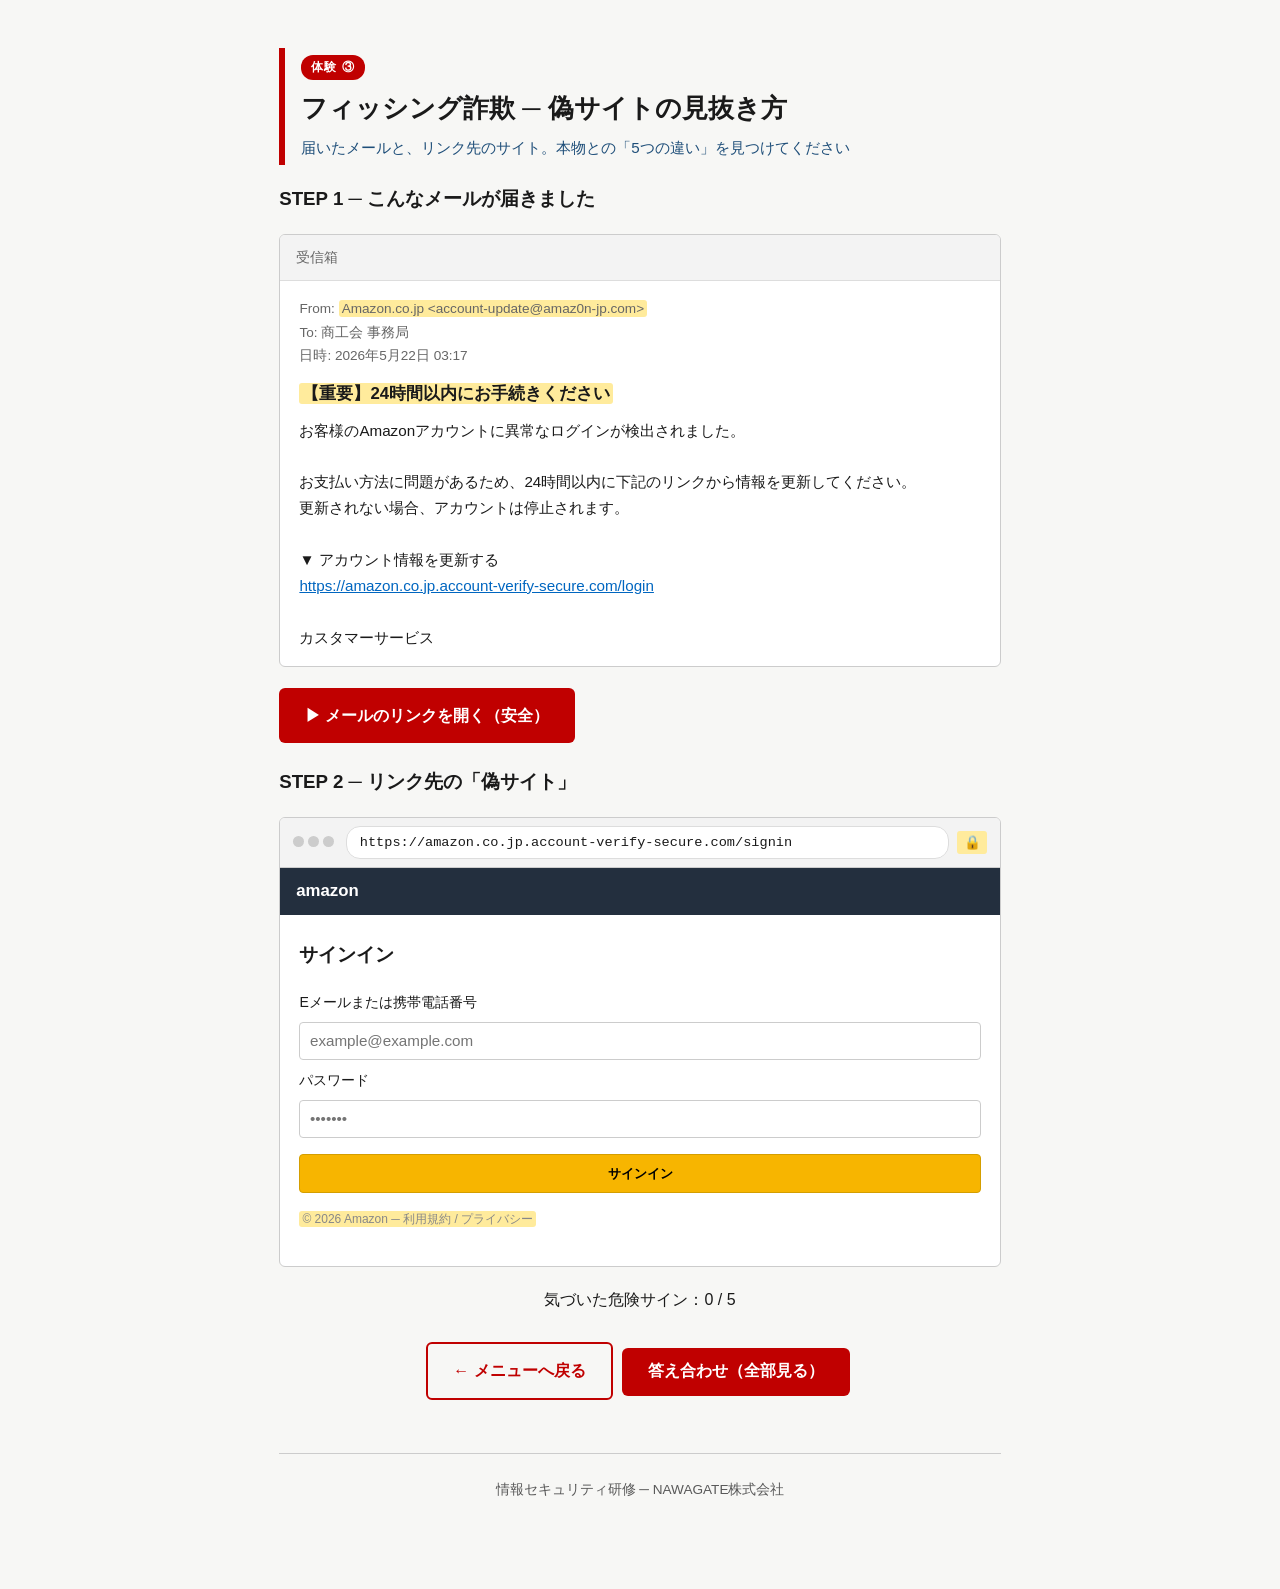
==== phishing.html @ 771386b6 "Initial commit: training pages" ====
<!DOCTYPE html>
<html lang="ja">
<head>
<meta charset="UTF-8">
<meta name="viewport" content="width=device-width, initial-scale=1.0">
<meta name="robots" content="noindex, nofollow, noarchive, nosnippet">
<title>体験 ③ ─ 研修用</title>
<link rel="stylesheet" href="common.css">
<style>
.mail-window, .browser-window {
  background: #fff;
  border-radius: 6px;
  border: 1px solid var(--c-gray-l);
  overflow: hidden;
  margin: 1rem 0;
}
.browser-bar {
  background: #f3f3f3;
  border-bottom: 1px solid var(--c-gray-l);
  padding: 0.5rem 0.8rem;
  display: flex;
  align-items: center;
  gap: 0.5rem;
  font-size: 0.85rem;
}
.browser-dots span {
  display: inline-block;
  width: 11px; height: 11px;
  border-radius: 50%;
  background: #ccc;
  margin-right: 4px;
}
.browser-url {
  flex: 1;
  background: #fff;
  border: 1px solid #ddd;
  border-radius: 14px;
  padding: 4px 0.8rem;
  font-family: 'Courier New', monospace;
  font-size: 0.85rem;
  overflow-x: auto;
  white-space: nowrap;
}
.fake-amazon {
  background: #232f3e;
  color: #fff;
  padding: 0.6rem 1rem;
  font-weight: 700;
  font-size: 1.05rem;
}
.fake-amazon-form {
  padding: 1.5rem 1.2rem;
}
.fake-amazon-form h2 {
  margin: 0 0 1rem;
  font-size: 1.2rem;
}
.fake-input {
  display: block;
  width: 100%;
  padding: 0.6rem;
  margin: 0.4rem 0;
  border: 1px solid #ccc;
  border-radius: 4px;
  font-size: 0.95rem;
}
.fake-signin {
  background: #f7b500;
  color: #000;
  border: 1px solid #d49e00;
  padding: 0.6rem 1rem;
  font-weight: 700;
  width: 100%;
  border-radius: 4px;
  margin-top: 0.6rem;
}
.cmp h4 { margin: 0.5rem 0 0.2rem; font-size: 0.95rem; }
.cmp .v {
  font-family: 'Courier New', monospace;
  background: #f0f0f0;
  padding: 0.3rem 0.5rem;
  border-radius: 4px;
  font-size: 0.88rem;
  word-break: break-all;
}
.cmp .v.bad { background: #f8d7da; color: var(--c-red); font-weight: 700; }
.cmp .v.good { background: #d4edda; color: #155724; }
</style>
</head>
<body>
<div class="container">
  <div class="page-header">
    <span class="tag">体験 ③</span>
    <h1 style="margin-top: 0.4rem;">フィッシング詐欺 ─ 偽サイトの見抜き方</h1>
    <p class="sub">届いたメールと、リンク先のサイト。本物との「5つの違い」を見つけてください</p>
  </div>

  <h3>STEP 1 ─ こんなメールが届きました</h3>
  <div class="mail-window">
    <div style="background:#f3f3f3; padding: 0.7rem 1rem; border-bottom: 1px solid #ddd; font-size: 0.85rem; color: #666;">受信箱</div>
    <div style="padding: 1rem 1.2rem;">
      <div style="font-size: 0.85rem; color: #666;">From: <span class="danger-spot" data-id="1" data-hint="送信元アドレスのドメインが本物（amazon.co.jp）と違う">Amazon.co.jp &lt;account-update@amaz0n-jp.com&gt;</span></div>
      <div style="font-size: 0.85rem; color: #666;">To: 商工会 事務局</div>
      <div style="font-size: 0.85rem; color: #666; margin-bottom: 0.8rem;">日時: 2026年5月22日 03:17</div>
      <div style="font-weight: 700; font-size: 1.05rem; margin-bottom: 0.6rem;">
        <span class="danger-spot" data-id="2" data-hint="「24時間以内」など、急かす表現で冷静さを奪うのは典型的な詐欺パターン">【重要】24時間以内にお手続きください</span>
      </div>
      <div style="white-space: pre-wrap; line-height: 1.7; font-size: 0.95rem;">お客様のAmazonアカウントに異常なログインが検出されました。

お支払い方法に問題があるため、24時間以内に下記のリンクから情報を更新してください。
更新されない場合、アカウントは停止されます。

▼ アカウント情報を更新する
<a href="#fake-login" style="color: #0066c0; text-decoration: underline;" onclick="document.getElementById('fakeLogin').scrollIntoView({behavior:'smooth'}); return false;">https://amazon.co.jp.account-verify-secure.com/login</a>

カスタマーサービス</div>
    </div>
  </div>

  <div style="margin: 0.8rem 0;">
    <a class="btn" href="#fake-login" onclick="document.getElementById('fakeLogin').scrollIntoView({behavior:'smooth'}); return false;">▶ メールのリンクを開く（安全）</a>
  </div>

  <h3 id="fake-login">STEP 2 ─ リンク先の「偽サイト」</h3>
  <div class="browser-window">
    <div class="browser-bar">
      <span class="browser-dots"><span></span><span></span><span></span></span>
      <span class="browser-url danger-spot" data-id="3" data-hint="URLのドメインを最後まで読む！「amazon.co.jp」のあと「.account-verify-secure.com」が本当のドメイン。amazonは偽装">https://amazon.co.jp.account-verify-secure.com/signin</span>
      <span class="danger-spot" data-id="4" data-hint="HTTPSだから安心ではない。「鍵マーク」は通信暗号化を示すだけで、サイトの本物・偽物とは別問題" style="font-size: 0.85rem; padding: 0 0.4rem;">🔒</span>
    </div>
    <div class="fake-amazon">amazon</div>
    <div class="fake-amazon-form">
      <h2>サインイン</h2>
      <label style="font-size: 0.88rem;">Eメールまたは携帯電話番号</label>
      <input class="fake-input" placeholder="example@example.com">
      <label style="font-size: 0.88rem;">パスワード</label>
      <input class="fake-input" type="password" placeholder="•••••••">
      <button class="fake-signin" onclick="alert('入力してはいけません！ ここで送信ボタンを押すと、IDとパスワードが犯人に渡ります。');">サインイン</button>
      <p style="font-size: 0.75rem; color: #888; margin-top: 1rem;">
        <span class="danger-spot" data-id="5" data-hint="本物のAmazonはフッターに「Conditions of Use」「Privacy Notice」「Help」などの正規リンクが必ずある。偽サイトはコピー忘れや表現の違いがある">© 2026 Amazon ─ 利用規約 / プライバシー</span>
      </p>
    </div>
  </div>

  <div style="margin: 1.2rem 0; text-align: center;">
    <div class="score">気づいた危険サイン：<span id="found">0</span> / 5</div>
  </div>

  <div id="answers" style="display:none;">
    <div class="alert success"><strong>5つすべて発見できました！</strong></div>
    <div class="card">
      <h3 style="margin-top:0; color: var(--c-red);">▌偽サイトを見抜く5つのチェックポイント</h3>
      <div class="cmp">
        <h4>① 送信元アドレスのドメイン</h4>
        <div class="v good">本物 ：account-update@amazon.co.jp</div>
        <div class="v bad">偽物 ：account-update@amaz0n-jp.com（0が数字 / ハイフン挿入）</div>
      </div>
      <div class="cmp">
        <h4>② 急かす表現</h4>
        <div class="v bad">「24時間以内」「アカウント停止」── 冷静さを奪う罠</div>
      </div>
      <div class="cmp">
        <h4>③ URLのドメインを最後まで読む</h4>
        <div class="v good">本物 ：https://www.amazon.co.jp/</div>
        <div class="v bad">偽物 ：https://amazon.co.jp.account-verify-secure.com/</div>
        <div style="font-size:0.85rem; color:var(--c-navy); margin-top:0.3rem;">
          → 本当のドメインは <strong>account-verify-secure.com</strong>。「amazon.co.jp」は単なるサブドメイン偽装
        </div>
      </div>
      <div class="cmp">
        <h4>④ HTTPS（鍵マーク）でも安心しない</h4>
        <div class="v bad">鍵マーク＝「通信が暗号化」されているだけ。偽サイトでも取得可能</div>
      </div>
      <div class="cmp">
        <h4>⑤ フッター・リンクの違和感</h4>
        <div class="v bad">正規サイトに必ずある「Conditions of Use」等のリンクが省略されている</div>
      </div>
      <hr class="divider">
      <p style="margin: 0;"><strong style="color: var(--c-red);">▶ 大原則：</strong>メール内のリンクは絶対に押さない。公式サイトは<strong>ブラウザのブックマークから開く</strong>。</p>
    </div>
  </div>

  <div style="text-align: center; margin: 1.5rem 0;">
    <a href="index.html" class="btn outline">← メニューへ戻る</a>
    <button class="btn" onclick="revealAll()">答え合わせ（全部見る）</button>
  </div>

  <div class="footer">情報セキュリティ研修 ─ NAWAGATE株式会社</div>
</div>

<script>
const spots = document.querySelectorAll('.danger-spot');
let found = 0;
spots.forEach(spot => {
  spot.addEventListener('click', () => {
    if (!spot.classList.contains('revealed')) {
      spot.classList.add('revealed');
      found++;
      document.getElementById('found').textContent = found;
      alert('▶ ' + spot.dataset.hint);
      if (found === spots.length) {
        document.getElementById('answers').style.display = 'block';
        document.getElementById('answers').scrollIntoView({behavior: 'smooth'});
      }
    }
  });
});
function revealAll() {
  spots.forEach(s => {
    if (!s.classList.contains('revealed')) { s.classList.add('revealed'); found++; }
  });
  document.getElementById('found').textContent = found;
  document.getElementById('answers').style.display = 'block';
  document.getElementById('answers').scrollIntoView({behavior: 'smooth'});
}
</script>
</body>
</html>
---- common.css ----
/* 共通スタイル ─ 研修用擬似体験 */
:root {
  --c-black: #1a1a1a;
  --c-white: #ffffff;
  --c-red: #c00000;
  --c-red-l: #ff0000;
  --c-navy: #1e4e79;
  --c-blue: #0071bc;
  --c-gray-d: #595959;
  --c-gray-m: #666666;
  --c-gray-l: #cccccc;
  --c-bg-soft: #f7f7f5;
  --c-yellow: #fff2cc;
  --c-warn: #ffeb9c;
  --c-success: #d4edda;
  --c-danger: #f8d7da;
}

* {
  box-sizing: border-box;
}

body {
  font-family: 'Hiragino Sans', 'Noto Sans JP', 'Yu Gothic', 'Meiryo', sans-serif;
  margin: 0;
  padding: 0;
  background: var(--c-bg-soft);
  color: var(--c-black);
  line-height: 1.7;
  -webkit-font-smoothing: antialiased;
}

.container {
  max-width: 760px;
  margin: 0 auto;
  padding: 1.5rem 1.2rem 4rem;
}

.page-header {
  border-left: 6px solid var(--c-red);
  padding: 0.25rem 0 0.25rem 1rem;
  margin: 1.5rem 0 0.8rem;
}
.page-header h1 {
  font-size: 1.6rem;
  margin: 0 0 0.3rem;
  font-weight: 800;
}
.page-header .sub {
  color: var(--c-navy);
  font-size: 0.95rem;
  margin: 0;
}

.card {
  background: var(--c-white);
  border-radius: 8px;
  box-shadow: 0 2px 10px rgba(0,0,0,0.05);
  padding: 1.2rem;
  margin: 1rem 0;
}

.btn {
  display: inline-block;
  background: var(--c-red);
  color: var(--c-white);
  border: none;
  padding: 0.85rem 1.6rem;
  border-radius: 6px;
  font-size: 1rem;
  font-weight: 700;
  cursor: pointer;
  text-decoration: none;
  margin: 0.3rem 0.3rem 0.3rem 0;
  transition: opacity 0.2s;
}
.btn:hover { opacity: 0.85; }
.btn.secondary { background: var(--c-gray-d); }
.btn.outline {
  background: transparent;
  color: var(--c-red);
  border: 2px solid var(--c-red);
}
.btn.big { font-size: 1.1rem; padding: 1.1rem 2.0rem; }
.btn.block { display: block; width: 100%; text-align: center; }

.alert {
  border-left: 4px solid var(--c-red);
  background: var(--c-warn);
  padding: 0.8rem 1rem;
  margin: 0.8rem 0;
  border-radius: 4px;
}
.alert.success {
  border-left-color: #2e7d32;
  background: var(--c-success);
}
.alert.danger {
  border-left-color: var(--c-red);
  background: var(--c-danger);
}

.tag {
  display: inline-block;
  background: var(--c-red);
  color: var(--c-white);
  padding: 2px 10px;
  border-radius: 12px;
  font-size: 0.78rem;
  font-weight: 700;
  letter-spacing: 1px;
}
.tag.gray { background: var(--c-gray-d); }
.tag.navy { background: var(--c-navy); }

.divider {
  border: 0;
  border-top: 2px solid var(--c-red);
  margin: 1.4rem 0;
  width: 60px;
}

.footer {
  text-align: center;
  color: var(--c-gray-d);
  font-size: 0.85rem;
  margin: 3rem 0 1.5rem;
  padding-top: 1.5rem;
  border-top: 1px solid var(--c-gray-l);
}

/* 答え合わせ用ハイライト */
.danger-spot {
  background: var(--c-warn);
  cursor: pointer;
  transition: background 0.2s;
  border-radius: 3px;
  padding: 1px 3px;
}
.danger-spot.revealed {
  background: var(--c-danger);
  color: var(--c-red);
  font-weight: 700;
}

.checklist {
  list-style: none;
  padding-left: 0;
}
.checklist li {
  padding: 0.45rem 0 0.45rem 1.8rem;
  position: relative;
}
.checklist li::before {
  content: '✓';
  position: absolute;
  left: 0;
  color: var(--c-red);
  font-weight: 700;
  font-size: 1.2rem;
}

@media (max-width: 600px) {
  .page-header h1 { font-size: 1.35rem; }
  .container { padding: 1rem 0.9rem 3rem; }
}
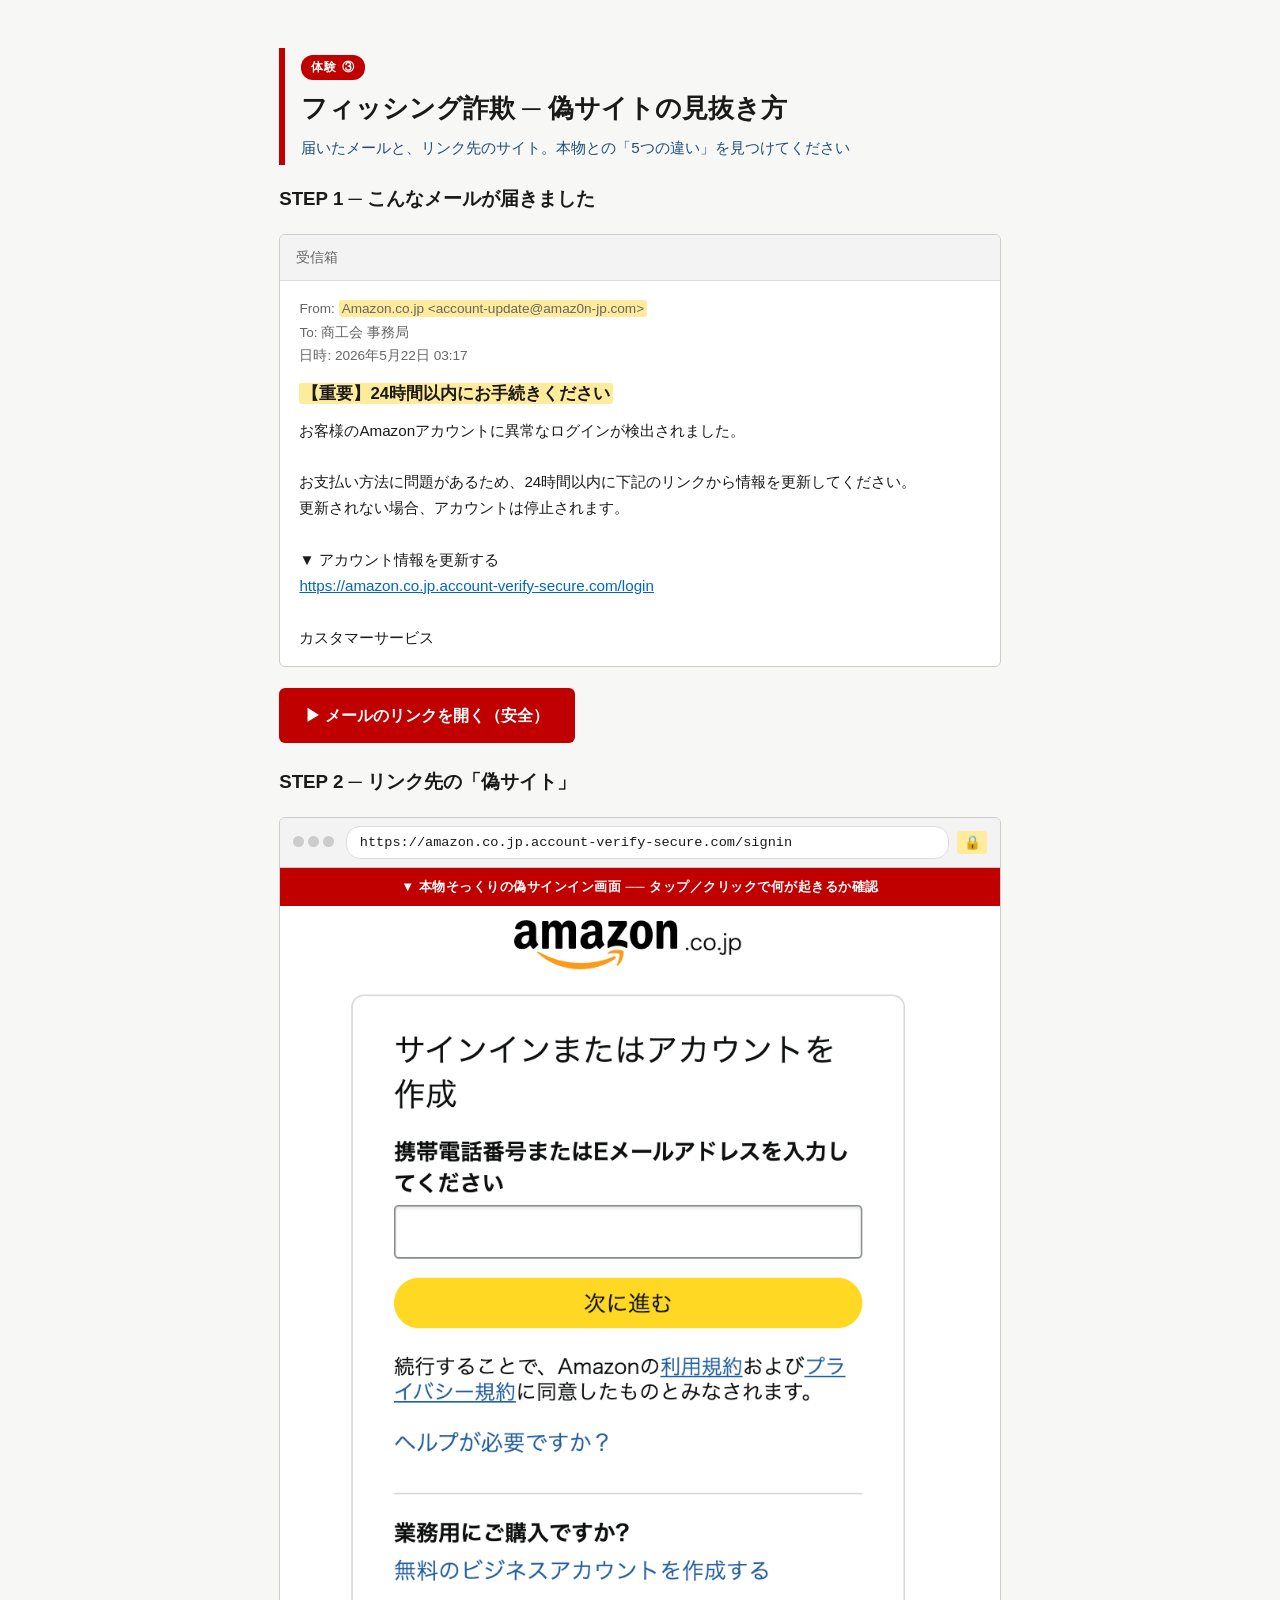
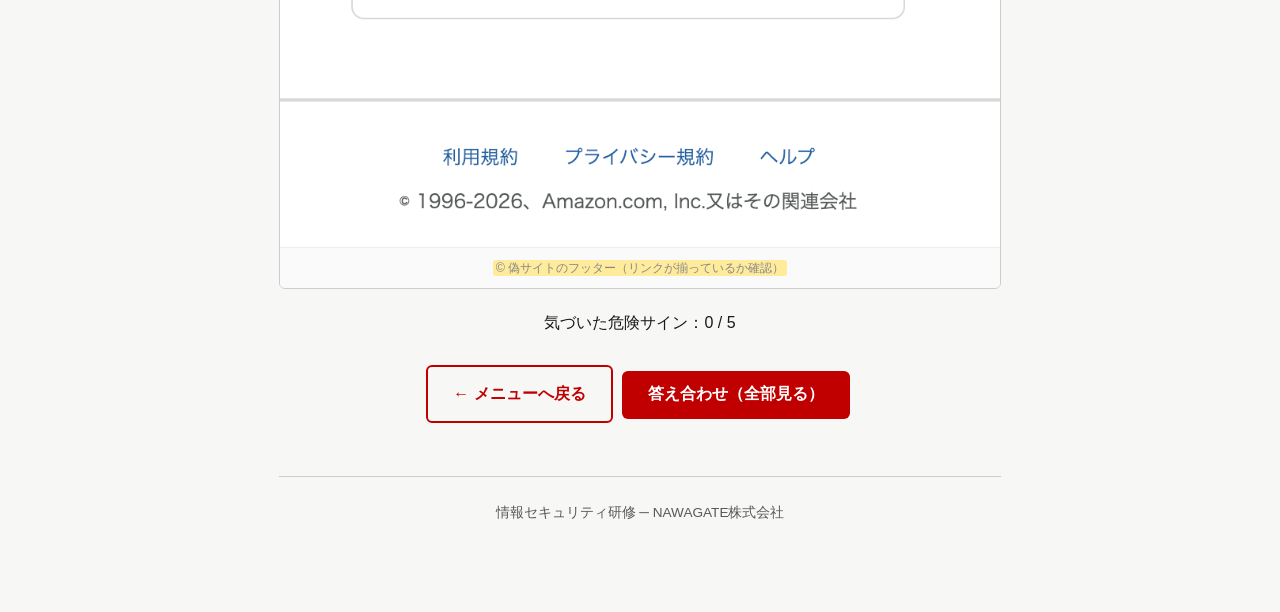
==== commit 9d98a51d: "Use realistic Amazon screenshot for phishing experience" ====
--- a/phishing.html
+++ b/phishing.html
@@ -41,38 +41,48 @@
   overflow-x: auto;
   white-space: nowrap;
 }
-.fake-amazon {
-  background: #232f3e;
+.fake-site-image-wrap {
+  cursor: pointer;
+  position: relative;
+  background: #fff;
+}
+.fake-site-image {
+  width: 100%;
+  max-width: 100%;
+  display: block;
+  border: none;
+}
+.fake-site-overlay {
+  position: absolute;
+  top: 0; left: 0;
+  width: 100%;
+  height: 100%;
+  background: rgba(192, 0, 0, 0);
+  transition: background 0.2s;
+  display: flex;
+  align-items: center;
+  justify-content: center;
+}
+.fake-site-image-wrap:hover .fake-site-overlay {
+  background: rgba(192, 0, 0, 0.08);
+}
+.fake-site-hint {
+  background: var(--c-red);
   color: #fff;
+  padding: 0.5rem 0.8rem;
+  font-size: 0.82rem;
+  font-weight: 700;
+  text-align: center;
+  letter-spacing: 0.5px;
+}
+.fake-footer-note {
+  background: #fafafa;
+  border-top: 1px solid #eee;
   padding: 0.6rem 1rem;
-  font-weight: 700;
-  font-size: 1.05rem;
-}
-.fake-amazon-form {
-  padding: 1.5rem 1.2rem;
-}
-.fake-amazon-form h2 {
-  margin: 0 0 1rem;
-  font-size: 1.2rem;
-}
-.fake-input {
-  display: block;
-  width: 100%;
-  padding: 0.6rem;
-  margin: 0.4rem 0;
-  border: 1px solid #ccc;
-  border-radius: 4px;
-  font-size: 0.95rem;
-}
-.fake-signin {
-  background: #f7b500;
-  color: #000;
-  border: 1px solid #d49e00;
-  padding: 0.6rem 1rem;
-  font-weight: 700;
-  width: 100%;
-  border-radius: 4px;
-  margin-top: 0.6rem;
+  font-size: 0.78rem;
+  color: #888;
+  margin: 0;
+  text-align: center;
 }
 .cmp h4 { margin: 0.5rem 0 0.2rem; font-size: 0.95rem; }
 .cmp .v {
@@ -128,18 +138,14 @@
       <span class="browser-url danger-spot" data-id="3" data-hint="URLのドメインを最後まで読む！「amazon.co.jp」のあと「.account-verify-secure.com」が本当のドメイン。amazonは偽装">https://amazon.co.jp.account-verify-secure.com/signin</span>
       <span class="danger-spot" data-id="4" data-hint="HTTPSだから安心ではない。「鍵マーク」は通信暗号化を示すだけで、サイトの本物・偽物とは別問題" style="font-size: 0.85rem; padding: 0 0.4rem;">🔒</span>
     </div>
-    <div class="fake-amazon">amazon</div>
-    <div class="fake-amazon-form">
-      <h2>サインイン</h2>
-      <label style="font-size: 0.88rem;">Eメールまたは携帯電話番号</label>
-      <input class="fake-input" placeholder="example@example.com">
-      <label style="font-size: 0.88rem;">パスワード</label>
-      <input class="fake-input" type="password" placeholder="•••••••">
-      <button class="fake-signin" onclick="alert('入力してはいけません！ ここで送信ボタンを押すと、IDとパスワードが犯人に渡ります。');">サインイン</button>
-      <p style="font-size: 0.75rem; color: #888; margin-top: 1rem;">
-        <span class="danger-spot" data-id="5" data-hint="本物のAmazonはフッターに「Conditions of Use」「Privacy Notice」「Help」などの正規リンクが必ずある。偽サイトはコピー忘れや表現の違いがある">© 2026 Amazon ─ 利用規約 / プライバシー</span>
-      </p>
-    </div>
+    <div class="fake-site-hint">▼ 本物そっくりの偽サインイン画面 ── タップ／クリックで何が起きるか確認</div>
+    <div class="fake-site-image-wrap" onclick="alert('⚠ 入力してはいけません！\n\nここで電話番号やメールアドレスを入力し、サインインを押すと、入力情報がそのまま犯人の手に渡ります。\n\n本物のサイトと見た目は全く同じです ── 「どこで入る前に止まるか」が勝負です。');">
+      <img src="amazon-signin.png" alt="（研修用）偽のサインイン画面の見本" class="fake-site-image">
+      <div class="fake-site-overlay"></div>
+    </div>
+    <p class="fake-footer-note">
+      <span class="danger-spot" data-id="5" data-hint="本物のフッターには利用規約・プライバシー規約・ヘルプ・カスタマーサービス・著作権表示など多くの正規リンクが揃っている。偽サイトは数が少なかったり、リンク先がダミー（href=#）だったりする">© 偽サイトのフッター（リンクが揃っているか確認）</span>
+    </p>
   </div>
 
   <div style="margin: 1.2rem 0; text-align: center;">
